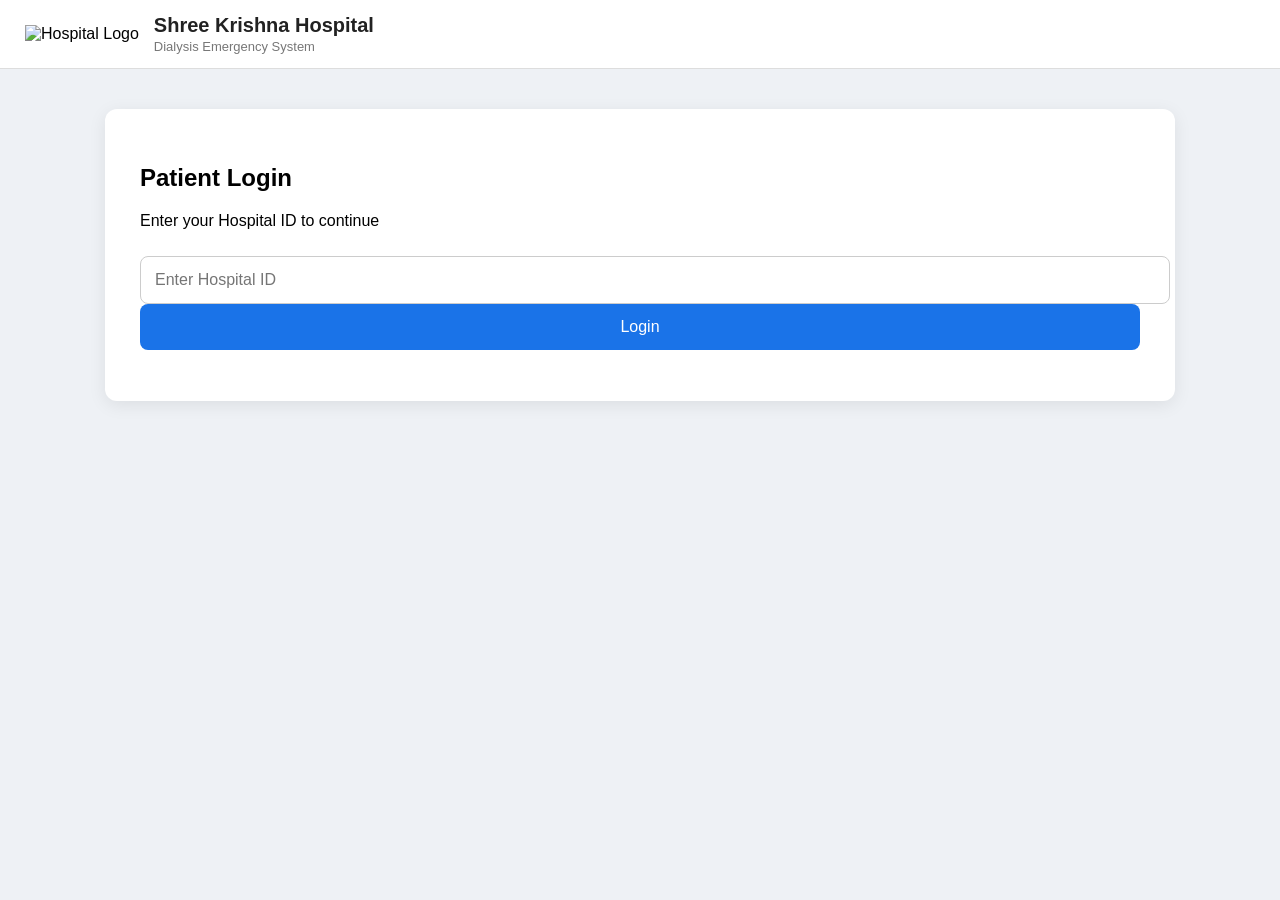
==== index.html @ 7035b76c "Add files via upload" ====
<!DOCTYPE html>
<html>

<head>
<meta charset="UTF-8">
<title>Dialysis Emergency Login</title>
<link rel="stylesheet" href="style.css">
</head>

<body>

<!-- HOSPITAL HEADER -->

<div class="top-header">

<div class="logo-area">
<img src="images/logo.png" alt="Hospital Logo">
</div>

<div class="title-area">
<h1>Shree Krishna Hospital</h1>
<p>Dialysis Emergency System</p>
</div>

</div>


<!-- LOGIN CONTAINER -->

<div class="container">

<h2>Patient Login</h2>

<p>Enter your Hospital ID to continue</p>

<input 
id="hospitalId" 
placeholder="Enter Hospital ID"
>

<button onclick="login()">
Login
</button>

<p id="message"></p>

</div>


<script src="script.js"></script>

</body>

</html>
---- style.css ----
body{
font-family: Arial, sans-serif;
background:#eef1f5;
margin:0;
padding:0;
}


/* =========================
   HEADER
========================= */

.top-header{
display:flex;
align-items:center;
gap:15px;
background:white;
padding:14px 25px;
border-bottom:1px solid #ddd;
}

.logo-area img{
height:45px;
}

.title-area h1{
margin:0;
font-size:20px;
color:#222;
}

.title-area p{
margin:2px 0 0 0;
font-size:13px;
color:#777;
}


/* =========================
   MAIN CONTAINER
========================= */

.container{
width:92%;
max-width:1000px;
margin:40px auto;
background:white;
padding:35px;
border-radius:12px;
box-shadow:0 4px 18px rgba(0,0,0,0.08);
}


/* =========================
   LOGOUT BUTTON
========================= */

.top-actions{
margin-bottom:15px;
}

.top-actions button{
background:#1a73e8;
}


/* =========================
   HOSPITAL HEADER
========================= */

.hospital-header{
text-align:center;
margin-bottom:35px;
}

.hospital-header h2{
font-size:26px;
margin-bottom:5px;
}

.department{
color:#777;
font-size:15px;
}


/* =========================
   DOCTOR SECTION
========================= */

.doctor-section{
margin-bottom:45px;
}

.doctor-section h2{
margin-bottom:20px;
font-size:22px;
}


/* GRID */

.doctor-grid{
display:grid;
grid-template-columns:1fr 1fr;
gap:20px;
}


/* DOCTOR CARD */

.doctor-card{
background:#fdf5f5;
border-left:6px solid #e05252;
padding:20px;
border-radius:10px;
box-shadow:0 2px 8px rgba(0,0,0,0.08);
}

.doctor-card h3{
margin-top:0;
color:#c43c3c;
margin-bottom:10px;
}

.doctor-card p{
margin:6px 0;
font-size:14px;
}


/* DOCTOR CALL BUTTON */

.doctor-card .call-btn{
margin-top:15px;
}


/* =========================
   SEARCH SECTION
========================= */

.search-section{
margin-top:25px;
margin-bottom:20px;
text-align:center;
}

.search-section h2{
margin-bottom:15px;
}


/* SEARCH INPUT */

input{
width:100%;
padding:14px;
font-size:16px;
border-radius:8px;
border:1px solid #ccc;
margin-top:10px;
}


/* BUTTON */

button{
width:100%;
padding:14px;
font-size:16px;
background:#1a73e8;
color:white;
border:none;
border-radius:8px;
cursor:pointer;
}

button:hover{
background:#0f5ed7;
}


/* =========================
   PATIENT RESULT CARD
========================= */

.card{
margin-top:25px;
padding:25px;
background:white;
border-radius:12px;
box-shadow:0 3px 14px rgba(0,0,0,0.08);
}

.card h3{
margin-top:0;
margin-bottom:10px;
font-size:20px;
color:#444;
}


/* CONTACT BLOCK */

.contact-block{
margin-top:18px;
padding:18px;
background:#f7f7f7;
border-radius:10px;
border-left:5px solid #e05252;
}

.contact-block p{
margin:6px 0;
}


/* =========================
   CALL BUTTONS
========================= */

.call-btn{
display:block;
margin-top:12px;
padding:15px;
font-size:16px;
font-weight:bold;
background:#d9534f;
color:white;
text-decoration:none;
border-radius:8px;
text-align:center;
}

.call-btn:hover{
background:#c43c3c;
}

.call-btn.second{
background:#ff6a3d;
}


/* =========================
   REGISTER BUTTON
========================= */

.register-btn{
display:inline-block;
margin-top:15px;
padding:12px 18px;
background:#28a745;
color:white;
text-decoration:none;
border-radius:6px;
font-weight:bold;
}


/* =========================
   MESSAGE TEXT
========================= */

#message{
margin-top:15px;
color:#d9534f;
font-weight:bold;
text-align:center;
}


/* =========================
   MOBILE
========================= */

@media(max-width:768px){

.container{
padding:25px;
}

.doctor-grid{
grid-template-columns:1fr;
}

}

mark{
background:#ffe066;
padding:2px 4px;
border-radius:4px;
}
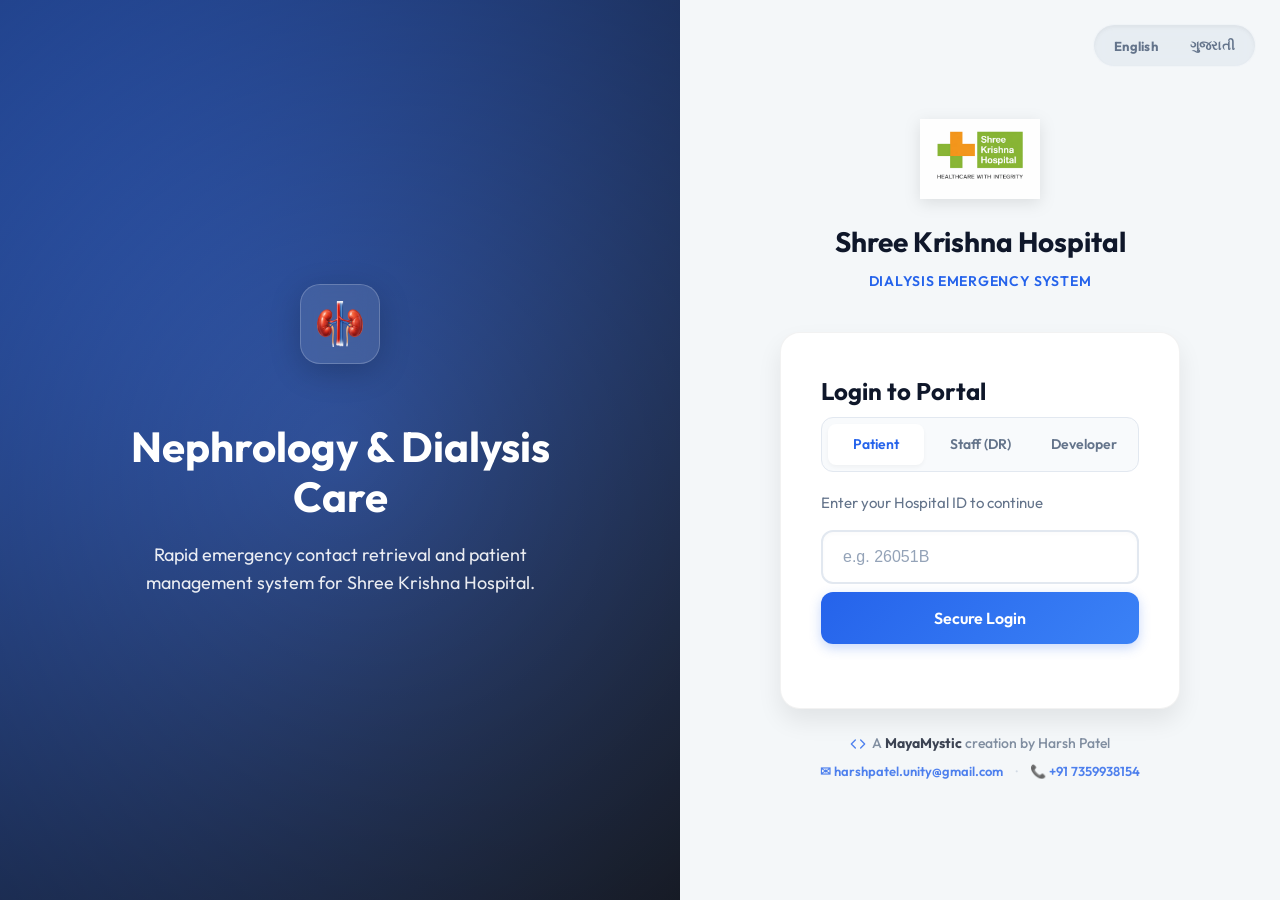
==== commit 8709a915: "New Update version" ====
--- a/index.html
+++ b/index.html
@@ -3,50 +3,87 @@
 
 <head>
 <meta charset="UTF-8">
-<title>Dialysis Emergency Login</title>
+<title data-i18n="title_login">Dialysis Emergency Login</title>
 <link rel="stylesheet" href="style.css">
 </head>
 
-<body>
+<div class="login-page-wrapper">
 
-<!-- HOSPITAL HEADER -->
-
-<div class="top-header">
-
-<div class="logo-area">
-<img src="images/logo.png" alt="Hospital Logo">
+<!-- LANGUAGE SWITCHER -->
+<div class="lang-switcher">
+  <button onclick="setLanguage('en')" class="lang-btn" id="btn-en">English</button>
+  <button onclick="setLanguage('gu')" class="lang-btn" id="btn-gu">ગુજરાતી</button>
 </div>
 
-<div class="title-area">
-<h1>Shree Krishna Hospital</h1>
-<p>Dialysis Emergency System</p>
+<!-- LEFT SIDE: THEME BANNER -->
+<div class="login-banner">
+  <div class="banner-content">
+    <img src="images/kidney.png" alt="Kidney Icon" class="banner-icon">
+    <h1 data-i18n="banner_h1">Nephrology & Dialysis Care</h1>
+    <p data-i18n="banner_p">Rapid emergency contact retrieval and patient management system for Shree Krishna Hospital.</p>
+  </div>
+</div>
+
+<!-- RIGHT SIDE: LOGIN PANEL -->
+<div class="login-panel">
+  <div class="login-header">
+    <img src="images/logo.png" alt="Hospital Logo" class="hospital-logo">
+    <h2 data-i18n="login_h2">Shree Krishna Hospital</h2>
+    <p data-i18n="login_p">Dialysis Emergency System</p>
+  </div>
+
+  <div class="login-box">
+    <h3 data-i18n="login_box_h3">Login to Portal</h3>
+    
+    <div class="role-selector">
+      <label class="role-option">
+        <input type="radio" name="loginRole" value="patient" checked onchange="updateLoginUI()">
+        <span data-i18n="role_patient">Patient</span>
+      </label>
+      <label class="role-option">
+        <input type="radio" name="loginRole" value="staff" onchange="updateLoginUI()">
+        <span data-i18n="role_staff">Staff (DR)</span>
+      </label>
+      <label class="role-option">
+        <input type="radio" name="loginRole" value="developer" onchange="updateLoginUI()">
+        <span data-i18n="role_developer">Developer</span>
+      </label>
+    </div>
+
+    <p id="loginPrompt" style="margin-bottom: 16px;" data-i18n="prompt_patient">Enter your Hospital ID to continue</p>
+
+    <input 
+      id="hospitalId" 
+      placeholder="e.g. 26051B"
+    >
+
+    <button onclick="login()" class="primary-btn" data-i18n="btn_login">
+      Secure Login
+    </button>
+
+    <p id="message"></p>
+  </div>
+
+  <div class="developer-signature">
+    <div class="dev-brand">
+      <svg width="16" height="16" viewBox="0 0 24 24" fill="none" stroke="currentColor" stroke-width="2" stroke-linecap="round" stroke-linejoin="round">
+        <polyline points="16 18 22 12 16 6"></polyline>
+        <polyline points="8 6 2 12 8 18"></polyline>
+      </svg>
+      <span data-i18n="dev_sig">A <strong>MayaMystic</strong> creation by Harsh Patel</span>
+    </div>
+    <div class="dev-contact">
+      <a href="mailto:harshpatel.unity@gmail.com" title="Email Developer">✉ harshpatel.unity@gmail.com</a>
+      <span class="dot">•</span>
+      <a href="tel:+917359938154" title="Call Developer">📞 +91 7359938154</a>
+    </div>
+  </div>
+
 </div>
 
 </div>
 
-
-<!-- LOGIN CONTAINER -->
-
-<div class="container">
-
-<h2>Patient Login</h2>
-
-<p>Enter your Hospital ID to continue</p>
-
-<input 
-id="hospitalId" 
-placeholder="Enter Hospital ID"
->
-
-<button onclick="login()">
-Login
-</button>
-
-<p id="message"></p>
-
-</div>
-
-
+<script src="lang.js"></script>
 <script src="script.js"></script>
 
 </body>
--- a/style.css
+++ b/style.css
@@ -1,293 +1,959 @@
-body{
-font-family: Arial, sans-serif;
-background:#eef1f5;
-margin:0;
-padding:0;
-}
-
-
-/* =========================
-   HEADER
-========================= */
-
-.top-header{
-display:flex;
-align-items:center;
-gap:15px;
-background:white;
-padding:14px 25px;
-border-bottom:1px solid #ddd;
-}
-
-.logo-area img{
-height:45px;
-}
-
-.title-area h1{
-margin:0;
-font-size:20px;
-color:#222;
-}
-
-.title-area p{
-margin:2px 0 0 0;
-font-size:13px;
-color:#777;
-}
-
-
-/* =========================
-   MAIN CONTAINER
-========================= */
-
-.container{
-width:92%;
-max-width:1000px;
-margin:40px auto;
-background:white;
-padding:35px;
-border-radius:12px;
-box-shadow:0 4px 18px rgba(0,0,0,0.08);
-}
-
-
-/* =========================
-   LOGOUT BUTTON
-========================= */
-
-.top-actions{
-margin-bottom:15px;
-}
-
-.top-actions button{
-background:#1a73e8;
-}
-
-
-/* =========================
-   HOSPITAL HEADER
-========================= */
-
-.hospital-header{
-text-align:center;
-margin-bottom:35px;
-}
-
-.hospital-header h2{
-font-size:26px;
-margin-bottom:5px;
-}
-
-.department{
-color:#777;
-font-size:15px;
-}
-
-
-/* =========================
-   DOCTOR SECTION
-========================= */
-
-.doctor-section{
-margin-bottom:45px;
-}
-
-.doctor-section h2{
-margin-bottom:20px;
-font-size:22px;
-}
-
-
-/* GRID */
-
-.doctor-grid{
-display:grid;
-grid-template-columns:1fr 1fr;
-gap:20px;
-}
-
-
-/* DOCTOR CARD */
-
-.doctor-card{
-background:#fdf5f5;
-border-left:6px solid #e05252;
-padding:20px;
-border-radius:10px;
-box-shadow:0 2px 8px rgba(0,0,0,0.08);
-}
-
-.doctor-card h3{
-margin-top:0;
-color:#c43c3c;
-margin-bottom:10px;
-}
-
-.doctor-card p{
-margin:6px 0;
-font-size:14px;
-}
-
-
-/* DOCTOR CALL BUTTON */
-
-.doctor-card .call-btn{
-margin-top:15px;
-}
-
-
-/* =========================
-   SEARCH SECTION
-========================= */
-
-.search-section{
-margin-top:25px;
-margin-bottom:20px;
-text-align:center;
-}
-
-.search-section h2{
-margin-bottom:15px;
-}
-
-
-/* SEARCH INPUT */
-
-input{
-width:100%;
-padding:14px;
-font-size:16px;
-border-radius:8px;
-border:1px solid #ccc;
-margin-top:10px;
-}
-
-
-/* BUTTON */
-
-button{
-width:100%;
-padding:14px;
-font-size:16px;
-background:#1a73e8;
-color:white;
-border:none;
-border-radius:8px;
-cursor:pointer;
-}
-
-button:hover{
-background:#0f5ed7;
-}
-
-
-/* =========================
-   PATIENT RESULT CARD
-========================= */
-
-.card{
-margin-top:25px;
-padding:25px;
-background:white;
-border-radius:12px;
-box-shadow:0 3px 14px rgba(0,0,0,0.08);
-}
-
-.card h3{
-margin-top:0;
-margin-bottom:10px;
-font-size:20px;
-color:#444;
-}
-
-
-/* CONTACT BLOCK */
-
-.contact-block{
-margin-top:18px;
-padding:18px;
-background:#f7f7f7;
-border-radius:10px;
-border-left:5px solid #e05252;
-}
-
-.contact-block p{
-margin:6px 0;
-}
-
-
-/* =========================
-   CALL BUTTONS
-========================= */
-
-.call-btn{
-display:block;
-margin-top:12px;
-padding:15px;
-font-size:16px;
-font-weight:bold;
-background:#d9534f;
-color:white;
-text-decoration:none;
-border-radius:8px;
-text-align:center;
-}
-
-.call-btn:hover{
-background:#c43c3c;
-}
-
-.call-btn.second{
-background:#ff6a3d;
-}
-
-
-/* =========================
-   REGISTER BUTTON
-========================= */
-
-.register-btn{
-display:inline-block;
-margin-top:15px;
-padding:12px 18px;
-background:#28a745;
-color:white;
-text-decoration:none;
-border-radius:6px;
-font-weight:bold;
-}
-
-
-/* =========================
-   MESSAGE TEXT
-========================= */
-
-#message{
-margin-top:15px;
-color:#d9534f;
-font-weight:bold;
-text-align:center;
-}
-
-
-/* =========================
-   MOBILE
-========================= */
-
-@media(max-width:768px){
-
-.container{
-padding:25px;
-}
-
-.doctor-grid{
-grid-template-columns:1fr;
-}
-
-}
-
-mark{
-background:#ffe066;
-padding:2px 4px;
-border-radius:4px;
+@import url('https://fonts.googleapis.com/css2?family=Outfit:wght@300;400;500;600;700&display=swap');
+
+:root {
+  --primary: #2563eb;
+  --primary-hover: #1d4ed8;
+  --secondary: #64748b;
+  --bg-color: #f4f7f9;
+  --text-main: #0f172a;
+  --text-muted: #64748b;
+  --card-bg: #ffffff;
+  --danger: #ef4444;
+  --danger-hover: #dc2626;
+  --success: #10b981;
+  --success-hover: #059669;
+  --warning: #f59e0b;
+  --call-1: #ef4444;
+  --call-1-hover: #dc2626;
+  --call-2: #f97316;
+  --call-2-hover: #ea580c;
+  --radius-sm: 8px;
+  --radius-md: 12px;
+  --radius-lg: 20px;
+  --shadow-sm: 0 2px 4px rgba(0,0,0,0.04);
+  --shadow-md: 0 4px 12px rgba(0,0,0,0.06);
+  --shadow-lg: 0 12px 24px rgba(0,0,0,0.08);
+  --shadow-hover: 0 20px 30px rgba(0,0,0,0.12);
+  --transition: all 0.3s cubic-bezier(0.4, 0, 0.2, 1);
+}
+
+* {
+  box-sizing: border-box;
+}
+
+body {
+  font-family: 'Outfit', sans-serif;
+  background-color: var(--bg-color);
+  background-image: 
+    radial-gradient(at 0% 0%, rgba(37, 99, 235, 0.05) 0, transparent 40%), 
+    radial-gradient(at 100% 0%, rgba(239, 68, 68, 0.05) 0, transparent 40%);
+  background-attachment: fixed;
+  color: var(--text-main);
+  margin: 0;
+  padding: 0;
+  min-height: 100vh;
+  line-height: 1.5;
+}
+
+/* =========================
+HEADER
+========================= */
+.top-header {
+  display: flex;
+  align-items: center;
+  gap: 16px;
+  background: rgba(255, 255, 255, 0.85);
+  backdrop-filter: blur(12px);
+  -webkit-backdrop-filter: blur(12px);
+  padding: 16px 32px;
+  border-bottom: 1px solid rgba(0, 0, 0, 0.05);
+  position: sticky;
+  top: 0;
+  z-index: 1000;
+  box-shadow: var(--shadow-sm);
+}
+
+.logo-area img {
+  height: 48px;
+  filter: drop-shadow(0 2px 4px rgba(0,0,0,0.1));
+}
+
+.title-area h1 {
+  margin: 0;
+  font-size: 20px;
+  font-weight: 700;
+  color: var(--text-main);
+  letter-spacing: -0.02em;
+}
+
+.title-area p {
+  margin: 2px 0 0 0;
+  font-size: 13px;
+  color: var(--text-muted);
+  font-weight: 500;
+}
+
+/* =========================
+MAIN CONTAINER
+========================= */
+.lang-switcher {
+  display: inline-flex;
+  background: rgba(226, 232, 240, 0.7);
+  backdrop-filter: blur(8px);
+  -webkit-backdrop-filter: blur(8px);
+  padding: 4px;
+  border-radius: 50px;
+  position: absolute;
+  top: 24px;
+  right: 24px;
+  z-index: 1000;
+  box-shadow: inset 0 2px 4px rgba(0,0,0,0.05);
+  border: 1px solid rgba(255, 255, 255, 0.4);
+}
+
+.top-header .lang-switcher {
+  position: static;
+  margin-left: auto;
+}
+
+.lang-btn {
+  background: transparent;
+  color: var(--secondary);
+  border: none;
+  padding: 8px 16px;
+  font-size: 13px;
+  border-radius: 50px;
+  cursor: pointer;
+  width: auto;
+  margin: 0;
+  font-weight: 700;
+  transition: all 0.3s ease;
+  box-shadow: none;
+  letter-spacing: 0.02em;
+}
+
+.lang-btn:hover {
+  color: var(--text-main);
+}
+
+.lang-btn.active {
+  background: white;
+  color: var(--primary);
+  box-shadow: 0 2px 8px rgba(0,0,0,0.1);
+}
+
+.container {
+  width: 92%;
+  max-width: 1000px;
+  margin: 40px auto;
+  background: var(--card-bg);
+  padding: 40px;
+  border-radius: var(--radius-lg);
+  box-shadow: var(--shadow-lg);
+}
+
+/* =========================
+SECTION SPACING
+========================= */
+.doctor-section,
+.search-section,
+.qr-section {
+  margin-top: 50px;
+}
+
+/* =========================
+LOGOUT / TOP BUTTONS
+========================= */
+.top-actions {
+  margin-bottom: 30px;
+  display: flex;
+  flex-wrap: wrap;
+  align-items: center;
+  gap: 12px;
+}
+
+.top-actions button {
+  background: var(--secondary);
+  color: white;
+  width: auto;
+  padding: 10px 20px;
+  border-radius: var(--radius-sm);
+  box-shadow: none;
+}
+.top-actions button:hover {
+  background: #475569;
+  transform: translateY(-2px);
+  box-shadow: 0 4px 12px rgba(0,0,0,0.1);
+}
+
+/* =========================
+HOSPITAL HEADER
+========================= */
+.hospital-header {
+  text-align: center;
+  margin-bottom: 35px;
+}
+
+.hospital-header h2 {
+  font-size: 32px;
+  font-weight: 700;
+  margin-bottom: 8px;
+  color: var(--text-main);
+  letter-spacing: -0.03em;
+}
+
+.department {
+  color: var(--primary);
+  font-size: 16px;
+  font-weight: 600;
+  text-transform: uppercase;
+  letter-spacing: 0.05em;
+  margin: 0;
+}
+
+/* =========================
+DOCTOR SECTION
+========================= */
+.doctor-section h2 {
+  margin-bottom: 24px;
+  font-size: 24px;
+  font-weight: 700;
+}
+
+.doctor-grid {
+  display: grid;
+  grid-template-columns: 1fr 1fr;
+  gap: 24px;
+}
+
+/* =========================
+DOCTOR CARD
+========================= */
+.doctor-card {
+  background: #ffffff;
+  border: 1px solid #e2e8f0;
+  border-left: 6px solid var(--danger);
+  padding: 24px;
+  border-radius: var(--radius-md);
+  box-shadow: var(--shadow-md);
+  transition: var(--transition);
+  position: relative;
+  overflow: hidden;
+}
+
+.doctor-card::before {
+  content: "";
+  position: absolute;
+  top: 0; left: 0; right: 0; bottom: 0;
+  background: linear-gradient(135deg, rgba(239,68,68,0.03) 0%, transparent 100%);
+  pointer-events: none;
+}
+
+.doctor-card:hover {
+  transform: translateY(-4px);
+  box-shadow: var(--shadow-hover);
+}
+
+.doctor-card h3 {
+  margin-top: 0;
+  color: var(--text-main);
+  font-size: 20px;
+  margin-bottom: 8px;
+  font-weight: 700;
+}
+
+.doctor-card p {
+  margin: 6px 0;
+  font-size: 14px;
+  color: var(--text-muted);
+}
+
+.doctor-card .call-btn {
+  margin-top: 20px;
+}
+
+/* =========================
+SEARCH SECTION
+========================= */
+.search-section {
+  text-align: center;
+  background: #f8fafc;
+  padding: 30px;
+  border-radius: var(--radius-md);
+  border: 1px solid #e2e8f0;
+}
+
+.search-section h2 {
+  margin-top: 0;
+  margin-bottom: 20px;
+  font-size: 24px;
+}
+
+/* =========================
+INPUT
+========================= */
+input {
+  width: 100%;
+  padding: 16px 20px;
+  font-size: 16px;
+  border-radius: var(--radius-md);
+  border: 2px solid #e2e8f0;
+  background: #ffffff;
+  outline: none;
+  transition: var(--transition);
+  color: var(--text-main);
+  box-shadow: inset 0 2px 4px rgba(0,0,0,0.02);
+}
+
+input:focus {
+  border-color: var(--primary);
+  box-shadow: 0 0 0 4px rgba(37, 99, 235, 0.15);
+}
+
+input::placeholder {
+  color: #94a3b8;
+}
+
+/* =========================
+BUTTON
+========================= */
+button {
+  width: 100%;
+  padding: 16px;
+  font-size: 16px;
+  background: linear-gradient(135deg, var(--primary), #3b82f6);
+  color: white;
+  border: none;
+  border-radius: var(--radius-md);
+  cursor: pointer;
+  margin-top: 8px;
+  font-family: inherit;
+  font-weight: 600;
+  transition: var(--transition);
+  box-shadow: 0 4px 12px rgba(37, 99, 235, 0.25);
+}
+
+button:hover {
+  transform: translateY(-2px);
+  box-shadow: 0 8px 16px rgba(37, 99, 235, 0.35);
+}
+
+button:active {
+  transform: translateY(0);
+}
+
+/* =========================
+PATIENT CARD
+========================= */
+.card {
+  margin-top: 30px;
+  padding: 30px;
+  background: white;
+  border-radius: var(--radius-lg);
+  box-shadow: var(--shadow-md);
+  border: 1px solid #e2e8f0;
+  transition: var(--transition);
+}
+
+.card:hover {
+  box-shadow: var(--shadow-hover);
+}
+
+.card h3 {
+  margin-top: 0;
+  margin-bottom: 8px;
+  font-size: 24px;
+  color: var(--text-main);
+  font-weight: 700;
+}
+
+.card p {
+  color: var(--text-muted);
+  font-size: 15px;
+}
+
+/* =========================
+CONTACT BLOCK
+========================= */
+.contact-block {
+  margin-top: 20px;
+  padding: 20px;
+  background: #f8fafc;
+  border-radius: var(--radius-md);
+  border-left: 5px solid var(--call-1);
+}
+
+.contact-block:nth-of-type(2) {
+  border-left-color: var(--call-2);
+}
+
+.contact-block p {
+  margin: 6px 0;
+  color: var(--text-main);
+}
+.contact-block p b {
+  color: var(--text-muted);
+  font-size: 13px;
+  text-transform: uppercase;
+  letter-spacing: 0.05em;
+}
+
+/* =========================
+CALL BUTTONS
+========================= */
+.call-btn {
+  display: flex;
+  align-items: center;
+  justify-content: center;
+  gap: 8px;
+  margin-top: 16px;
+  padding: 16px;
+  font-size: 16px;
+  font-weight: 600;
+  background: linear-gradient(135deg, var(--call-1), #f43f5e);
+  color: white;
+  text-decoration: none;
+  border-radius: var(--radius-sm);
+  text-align: center;
+  transition: var(--transition);
+  box-shadow: 0 4px 12px rgba(239, 68, 68, 0.25);
+}
+
+.call-btn:hover {
+  transform: translateY(-2px);
+  box-shadow: 0 8px 16px rgba(239, 68, 68, 0.35);
+}
+
+.call-btn.second {
+  background: linear-gradient(135deg, var(--call-2), #fb923c);
+  box-shadow: 0 4px 12px rgba(249, 115, 22, 0.25);
+}
+.call-btn.second:hover {
+  transform: translateY(-2px);
+  box-shadow: 0 8px 16px rgba(249, 115, 22, 0.35);
+}
+
+/* =========================
+REGISTER BUTTON
+========================= */
+.register-btn {
+  display: inline-flex;
+  align-items: center;
+  justify-content: center;
+  margin-top: 10px;
+  padding: 12px 20px;
+  background: linear-gradient(135deg, var(--success), #34d399);
+  color: white;
+  text-decoration: none;
+  border-radius: var(--radius-sm);
+  font-weight: 600;
+  margin-right: 10px;
+  transition: var(--transition);
+  box-shadow: 0 4px 12px rgba(16, 185, 129, 0.25);
+}
+.register-btn:hover {
+  transform: translateY(-2px);
+  box-shadow: 0 8px 16px rgba(16, 185, 129, 0.35);
+}
+
+/* =========================
+MESSAGE TEXT
+========================= */
+#message {
+  margin-top: 20px;
+  color: var(--danger);
+  font-weight: 600;
+  text-align: center;
+}
+
+/* =========================
+QR SECTION & CARD
+========================= */
+.qr-section {
+  text-align: center;
+  padding-top: 40px;
+  border-top: 1px solid #e2e8f0;
+}
+
+.qr-card {
+  margin-top: 24px;
+  padding: 24px;
+  background: #ffffff;
+  border-radius: var(--radius-md);
+  border: 1px solid #e2e8f0;
+  box-shadow: var(--shadow-md);
+  display: inline-block;
+  text-align: center;
+  width: 260px;
+  transition: var(--transition);
+}
+
+.qr-card:hover {
+  box-shadow: var(--shadow-hover);
+  transform: translateY(-2px);
+}
+
+.qr-card h3 {
+  margin-top: 0;
+  color: var(--text-main);
+  font-size: 18px;
+  font-weight: 700;
+  margin-bottom: 4px;
+}
+
+.qr-wrapper {
+  position: relative;
+  display: inline-block;
+  margin-top: 16px;
+  padding: 8px;
+  background: white;
+  border-radius: var(--radius-sm);
+  box-shadow: 0 2px 8px rgba(0,0,0,0.06);
+}
+
+.qr-image {
+  width: 200px;
+  height: 200px;
+  display: block;
+}
+
+.qr-center-icon {
+  position: absolute;
+  top: 50%;
+  left: 50%;
+  transform: translate(-50%, -50%);
+  width: 44px;
+  height: 44px;
+  background: white;
+  padding: 6px;
+  border-radius: 10px;
+  box-shadow: 0 2px 6px rgba(0,0,0,0.15);
+}
+
+.qr-id {
+  font-weight: 700;
+  margin-top: 16px;
+  color: var(--text-main);
+  font-size: 16px;
+}
+
+.qr-instruction {
+  font-size: 13px;
+  color: var(--text-muted);
+  margin-top: 4px;
+}
+
+.qr-download {
+  display: inline-block;
+  width: 100%;
+  margin-top: 16px;
+  padding: 12px 15px;
+  background: var(--bg-color);
+  color: var(--text-main);
+  border-radius: var(--radius-sm);
+  text-decoration: none;
+  font-weight: 600;
+  transition: var(--transition);
+  border: 1px solid #e2e8f0;
+}
+.qr-download:hover {
+  background: #e2e8f0;
+}
+
+.qr-grid {
+  display: grid;
+  grid-template-columns: repeat(auto-fill, minmax(260px, 1fr));
+  gap: 24px;
+  margin-top: 30px;
+}
+
+/* =========================
+HIGHLIGHT SEARCH
+========================= */
+mark {
+  background: rgba(245, 158, 11, 0.3);
+  color: #b45309;
+  padding: 2px 6px;
+  border-radius: 4px;
+  font-weight: 600;
+}
+
+/* =========================
+FLOAT BUTTON
+========================= */
+.qr-float-btn {
+  position: fixed;
+  right: 24px;
+  bottom: 24px;
+  background: linear-gradient(135deg, var(--primary), #3b82f6);
+  color: white;
+  padding: 16px 24px;
+  border-radius: 50px;
+  text-decoration: none;
+  font-weight: 600;
+  box-shadow: 0 8px 16px rgba(37, 99, 235, 0.3);
+  z-index: 999;
+  transition: var(--transition);
+}
+
+.qr-float-btn:hover {
+  transform: translateY(-4px) scale(1.02);
+  box-shadow: 0 12px 24px rgba(37, 99, 235, 0.4);
+}
+
+/* =========================
+MOBILE
+========================= */
+/* =========================
+LOGIN PAGE SPLIT LAYOUT
+========================= */
+.login-page-wrapper {
+  display: flex;
+  min-height: 100vh;
+  width: 100%;
+}
+
+.login-banner {
+  flex: 1;
+  background: linear-gradient(135deg, rgba(37, 99, 235, 0.9), rgba(15, 23, 42, 0.9)), 
+              url('https://images.unsplash.com/photo-1551076805-e18690c5e53b?q=80&w=2000&auto=format&fit=crop') center/cover;
+  display: flex;
+  align-items: center;
+  justify-content: center;
+  padding: 40px;
+  color: white;
+  position: relative;
+  overflow: hidden;
+}
+
+.login-banner::after {
+  content: '';
+  position: absolute;
+  top: 0; left: 0; right: 0; bottom: 0;
+  background: radial-gradient(circle at center, transparent 0%, rgba(0,0,0,0.4) 100%);
+}
+
+.banner-content {
+  position: relative;
+  z-index: 10;
+  max-width: 480px;
+  text-align: center;
+}
+
+.banner-icon {
+  width: 80px;
+  height: 80px;
+  background: rgba(255, 255, 255, 0.1);
+  padding: 16px;
+  border-radius: 20px;
+  backdrop-filter: blur(10px);
+  margin-bottom: 24px;
+  box-shadow: 0 8px 32px rgba(0,0,0,0.2);
+  border: 1px solid rgba(255,255,255,0.2);
+}
+
+.banner-content h1 {
+  font-size: 42px;
+  font-weight: 700;
+  margin-bottom: 16px;
+  line-height: 1.2;
+}
+
+.banner-content p {
+  font-size: 18px;
+  opacity: 0.9;
+  line-height: 1.6;
+}
+
+.login-panel {
+  flex: 1;
+  max-width: 600px;
+  background: var(--bg-color);
+  display: flex;
+  flex-direction: column;
+  align-items: center;
+  justify-content: center;
+  padding: 40px;
+}
+
+.login-header {
+  text-align: center;
+  margin-bottom: 40px;
+}
+
+.hospital-logo {
+  height: 80px;
+  margin-bottom: 16px;
+  filter: drop-shadow(0 4px 8px rgba(0,0,0,0.1));
+}
+
+.login-header h2 {
+  font-size: 28px;
+  color: var(--text-main);
+  margin: 0 0 8px 0;
+}
+
+.login-header p {
+  color: var(--primary);
+  font-weight: 600;
+  margin: 0;
+  text-transform: uppercase;
+  letter-spacing: 0.05em;
+  font-size: 14px;
+}
+
+.login-box {
+  background: white;
+  padding: 40px;
+  border-radius: var(--radius-lg);
+  box-shadow: var(--shadow-lg);
+  width: 100%;
+  max-width: 400px;
+  border: 1px solid rgba(0,0,0,0.05);
+}
+
+.login-box h3 {
+  margin: 0 0 8px 0;
+  font-size: 24px;
+  color: var(--text-main);
+}
+
+.login-box p {
+  color: var(--text-muted);
+  margin: 0 0 24px 0;
+  font-size: 15px;
+}
+
+/* =========================
+ROLE SELECTOR
+========================= */
+.role-selector {
+  display: flex;
+  gap: 8px;
+  background: #f8fafc;
+  padding: 6px;
+  border-radius: var(--radius-md);
+  margin-bottom: 20px;
+  border: 1px solid #e2e8f0;
+}
+
+.role-option {
+  flex: 1;
+  text-align: center;
+  position: relative;
+  cursor: pointer;
+}
+
+.role-option input {
+  position: absolute;
+  opacity: 0;
+  width: 0;
+  height: 0;
+  padding: 0;
+  margin: 0;
+  border: none;
+}
+
+.role-option span {
+  display: block;
+  padding: 10px 4px;
+  font-size: 14px;
+  font-weight: 600;
+  color: var(--text-muted);
+  border-radius: var(--radius-sm);
+  transition: var(--transition);
+  z-index: 1;
+  position: relative;
+}
+
+.role-option input:checked + span {
+  background: white;
+  color: var(--primary);
+  box-shadow: var(--shadow-sm);
+}
+
+/* =========================
+NEPHROLOGY SPECIFIC STYLES 
+========================= */
+
+.section-icon {
+  width: 56px;
+  height: 56px;
+  background: white;
+  padding: 12px;
+  border-radius: 16px;
+  box-shadow: var(--shadow-md);
+  margin-bottom: 16px;
+}
+
+.doctor-badge {
+  display: inline-block;
+  padding: 4px 12px;
+  background: rgba(37, 99, 235, 0.1);
+  color: var(--primary);
+  font-size: 12px;
+  font-weight: 700;
+  text-transform: uppercase;
+  letter-spacing: 0.05em;
+  border-radius: 50px;
+  margin-bottom: 12px;
+}
+
+.doctor-badge.secondary {
+  background: rgba(16, 185, 129, 0.1);
+  color: var(--success);
+}
+
+.doctor-details {
+  background: #f8fafc;
+  padding: 12px 16px;
+  border-radius: var(--radius-sm);
+  margin: 16px 0;
+}
+
+.doctor-details p {
+  margin: 4px 0;
+  font-size: 14px;
+  display: flex;
+  align-items: center;
+  gap: 8px;
+}
+
+/* =========================
+DEVELOPER SIGNATURE
+========================= */
+
+.developer-signature {
+  margin-top: 24px;
+  display: flex;
+  flex-direction: column;
+  align-items: center;
+  justify-content: center;
+  gap: 8px;
+  font-size: 14px;
+  color: var(--text-muted);
+  font-weight: 500;
+  opacity: 0.8;
+  transition: var(--transition);
+}
+
+.developer-signature:hover {
+  opacity: 1;
+}
+
+.dev-brand {
+  display: flex;
+  align-items: center;
+  gap: 6px;
+}
+
+.dev-brand svg {
+  color: var(--primary);
+}
+
+.dev-brand strong {
+  color: var(--text-main);
+  font-weight: 700;
+}
+
+.dev-contact {
+  display: flex;
+  align-items: center;
+  gap: 12px;
+  font-size: 13px;
+}
+
+.dev-contact a {
+  color: var(--primary);
+  text-decoration: none;
+  font-weight: 600;
+  transition: var(--transition);
+}
+
+.dev-contact a:hover {
+  color: var(--primary-hover);
+  text-decoration: underline;
+}
+
+.dev-contact .dot {
+  color: #cbd5e1;
+  font-size: 10px;
+}
+
+@media(max-width: 900px) {
+  .login-page-wrapper {
+    flex-direction: column;
+  }
+  .login-banner {
+    padding: 40px 20px;
+  }
+  .login-panel {
+    max-width: 100%;
+    padding: 40px 20px;
+  }
+}
+
+/* =========================
+PATIENT DETAILS PAGE
+========================= */
+
+.details-btn {
+  display: flex;
+  align-items: center;
+  justify-content: center;
+  gap: 8px;
+  width: 100%;
+  padding: 14px;
+  background: #f1f5f9;
+  color: var(--primary);
+  text-decoration: none;
+  border-radius: var(--radius-sm);
+  font-weight: 600;
+  transition: var(--transition);
+  border: 1px solid #e2e8f0;
+}
+
+.details-btn:hover {
+  background: #e2e8f0;
+  color: var(--primary-hover);
+}
+
+.details-grid {
+  display: grid;
+  grid-template-columns: repeat(auto-fit, minmax(200px, 1fr));
+  gap: 16px;
+  margin-top: 16px;
+}
+
+.detail-item {
+  background: #f8fafc;
+  padding: 16px;
+  border-radius: var(--radius-sm);
+  border-left: 4px solid var(--primary);
+}
+
+.detail-label {
+  display: block;
+  font-size: 13px;
+  color: var(--text-muted);
+  text-transform: uppercase;
+  letter-spacing: 0.05em;
+  margin-bottom: 4px;
+}
+
+.detail-value {
+  display: block;
+  font-size: 16px;
+  font-weight: 600;
+  color: var(--text-main);
+}
+
+.raw-data-box {
+  background: white;
+  padding: 20px;
+  border-radius: var(--radius-md);
+  border: 1px solid #e2e8f0;
+  box-shadow: inset 0 2px 4px rgba(0,0,0,0.02);
+  max-height: 400px;
+  overflow-y: auto;
+  font-size: 14px;
+}
+
+.raw-data-box p {
+  margin: 8px 0;
+  padding-bottom: 8px;
+  border-bottom: 1px dashed #e2e8f0;
+}
+.raw-data-box p:last-child {
+  border-bottom: none;
 }
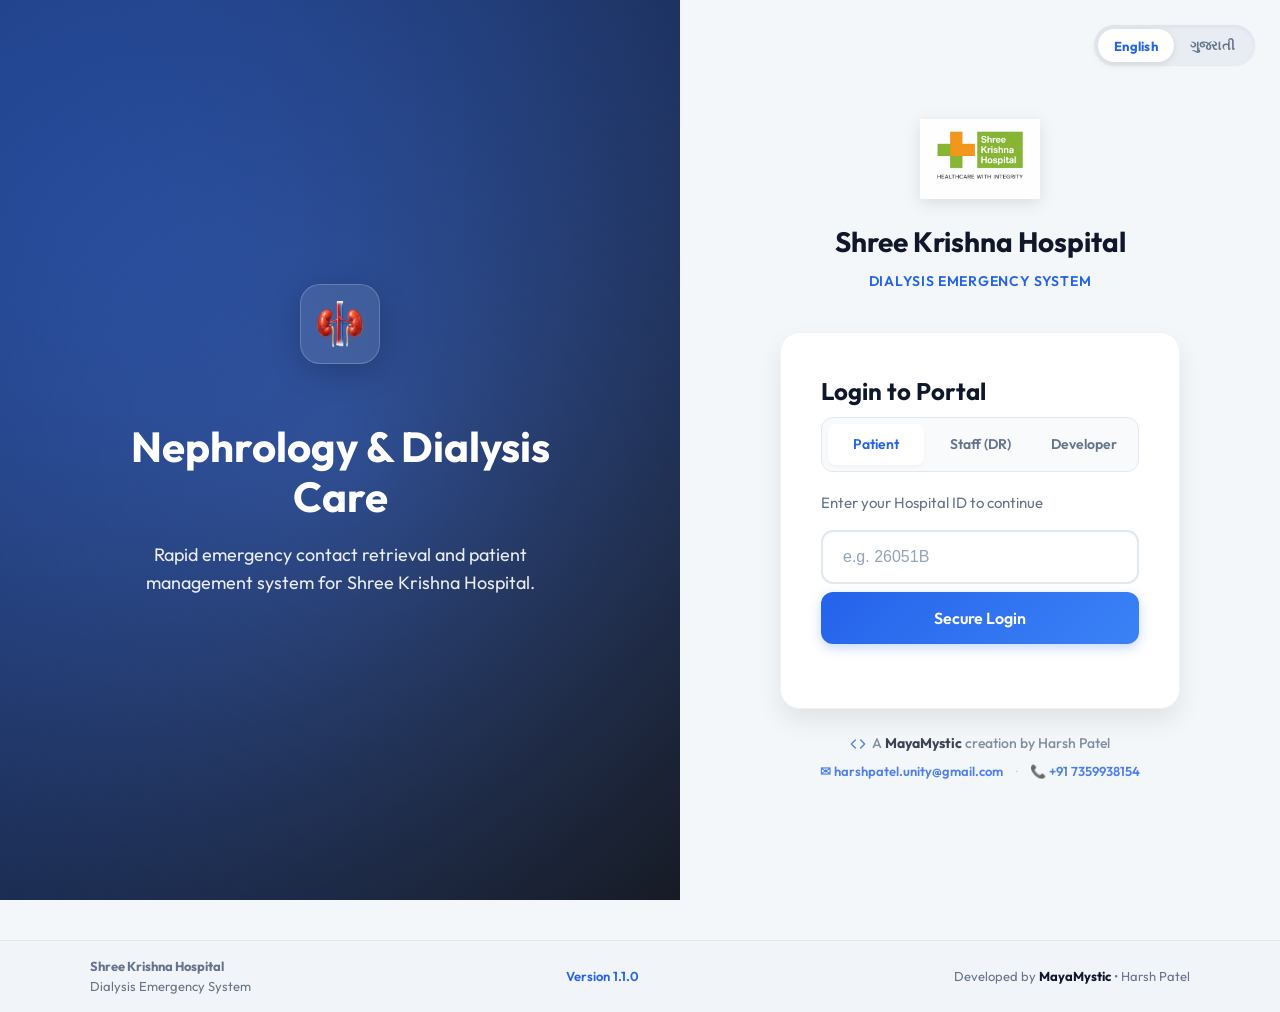
==== commit fd861849: "Version system added" ====
--- a/index.html
+++ b/index.html
@@ -86,6 +86,27 @@
 <script src="lang.js"></script>
 <script src="script.js"></script>
 
+<footer class="site-footer">
+
+  <div class="footer-content">
+
+    <div class="footer-left">
+      <strong>Shree Krishna Hospital</strong><br>
+      Dialysis Emergency System
+    </div>
+
+    <div class="footer-center">
+      <span id="appVersion">Version</span>
+    </div>
+
+    <div class="footer-right">
+      Developed by <strong>MayaMystic</strong> • Harsh Patel
+    </div>
+
+  </div>
+
+</footer>
+
 </body>
 
 </html>
--- a/style.css
+++ b/style.css
@@ -956,4 +956,36 @@
 }
 .raw-data-box p:last-child {
   border-bottom: none;
+}
+
+/* =========================
+FOOTER
+========================= */
+
+.site-footer{
+margin-top:40px;
+padding:16px 20px;
+background:#f1f5f9;
+border-top:1px solid #e2e8f0;
+font-size:13px;
+color:#64748b;
+}
+
+.footer-content{
+max-width:1100px;
+margin:auto;
+display:flex;
+justify-content:space-between;
+align-items:center;
+flex-wrap:wrap;
+gap:10px;
+}
+
+.footer-center{
+font-weight:600;
+color:#2563eb;
+}
+
+.footer-right strong{
+color:#0f172a;
 }
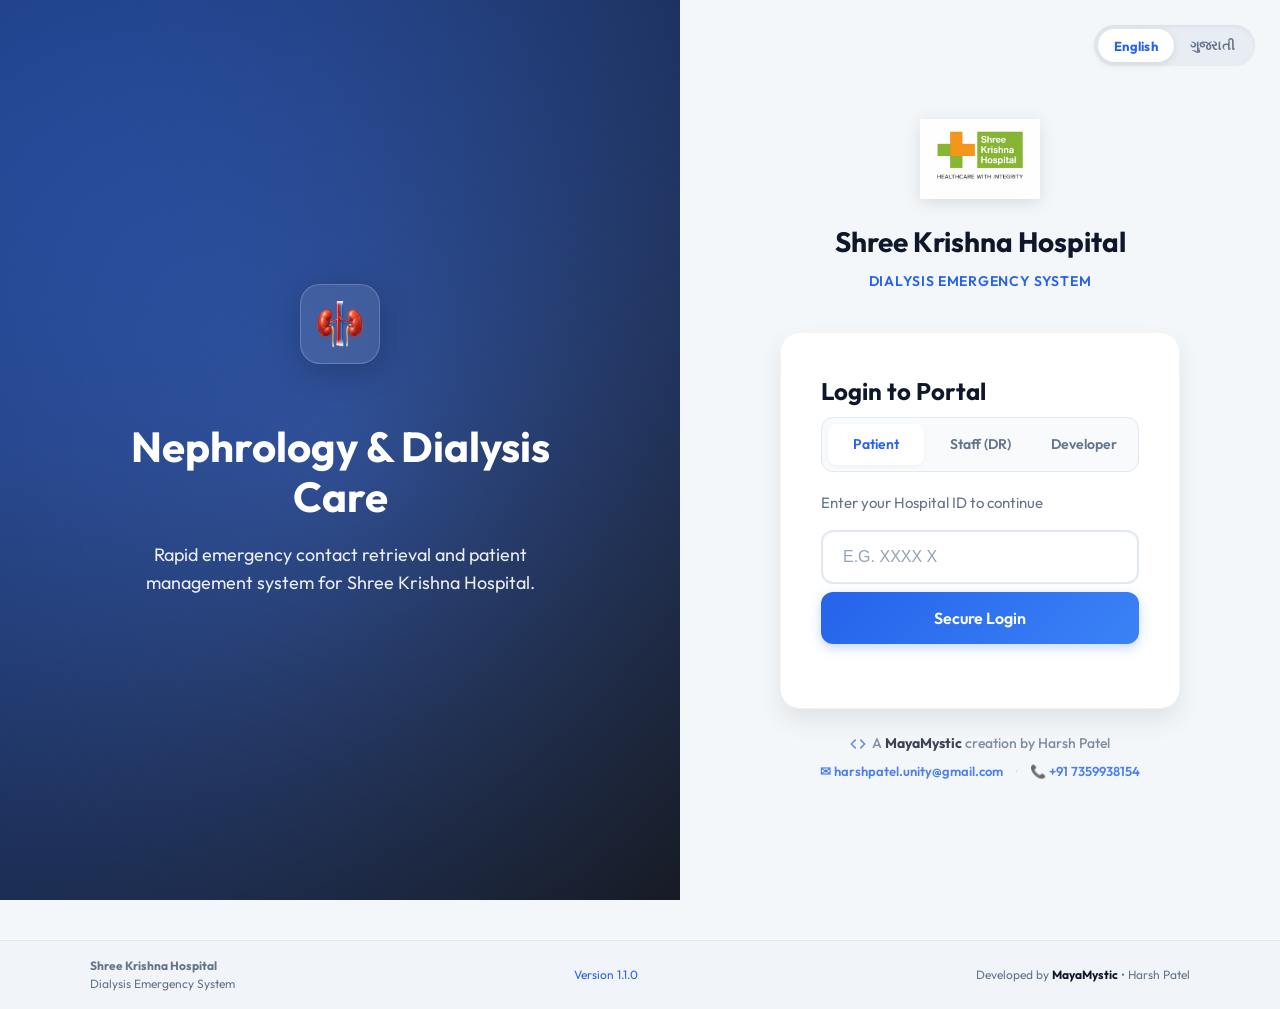
==== commit 2e8e089e: "Update Placeholder" ====
--- a/index.html
+++ b/index.html
@@ -53,9 +53,10 @@
     <p id="loginPrompt" style="margin-bottom: 16px;" data-i18n="prompt_patient">Enter your Hospital ID to continue</p>
 
     <input 
-      id="hospitalId" 
-      placeholder="e.g. 26051B"
-    >
+  id="hospitalId"
+  placeholder="Hospital ID (e.g. XXXX X)"
+  style="text-transform:uppercase"
+>
 
     <button onclick="login()" class="primary-btn" data-i18n="btn_login">
       Secure Login
--- a/style.css
+++ b/style.css
@@ -967,7 +967,7 @@
 padding:16px 20px;
 background:#f1f5f9;
 border-top:1px solid #e2e8f0;
-font-size:13px;
+font-size:12px;
 color:#64748b;
 }
 
@@ -982,7 +982,7 @@
 }
 
 .footer-center{
-font-weight:600;
+font-weight:400;
 color:#2563eb;
 }
 
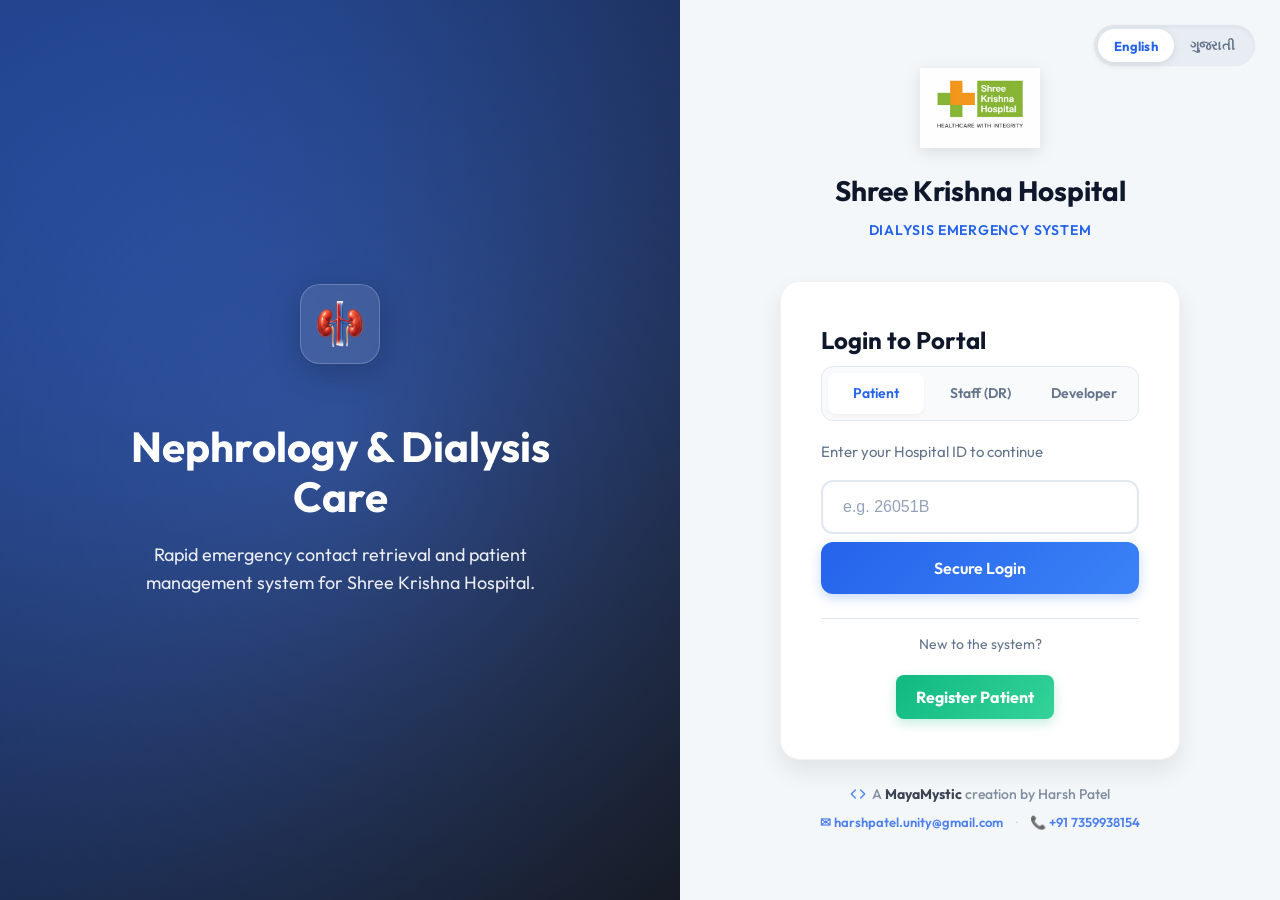
==== commit 4120b3fe: "NewVersion" ====
--- a/index.html
+++ b/index.html
@@ -53,16 +53,20 @@
     <p id="loginPrompt" style="margin-bottom: 16px;" data-i18n="prompt_patient">Enter your Hospital ID to continue</p>
 
     <input 
-  id="hospitalId"
-  placeholder="Hospital ID (e.g. XXXX X)"
-  style="text-transform:uppercase"
->
+      id="hospitalId" 
+      placeholder="e.g. 26051B"
+    >
 
     <button onclick="login()" class="primary-btn" data-i18n="btn_login">
       Secure Login
     </button>
 
     <p id="message"></p>
+
+    <div style="margin-top: 15px; text-align: center; border-top: 1px solid #e2e8f0; padding-top: 15px;">
+      <p style="font-size: 14px; color: var(--text-muted); margin-bottom: 10px;" data-i18n="new_here">New to the system?</p>
+      <a href="register-edit.html" class="register-btn" data-i18n="register_patient" style="display:inline-block; text-decoration:none; background-color:var(--primary); color:white; padding:10px 20px; border-radius:var(--radius-sm); font-weight:bold;">Register Patient</a>
+    </div>
   </div>
 
   <div class="developer-signature">
@@ -87,27 +91,6 @@
 <script src="lang.js"></script>
 <script src="script.js"></script>
 
-<footer class="site-footer">
-
-  <div class="footer-content">
-
-    <div class="footer-left">
-      <strong>Shree Krishna Hospital</strong><br>
-      Dialysis Emergency System
-    </div>
-
-    <div class="footer-center">
-      <span id="appVersion">Version</span>
-    </div>
-
-    <div class="footer-right">
-      Developed by <strong>MayaMystic</strong> • Harsh Patel
-    </div>
-
-  </div>
-
-</footer>
-
 </body>
 
 </html>
--- a/style.css
+++ b/style.css
@@ -956,36 +956,4 @@
 }
 .raw-data-box p:last-child {
   border-bottom: none;
-}
-
-/* =========================
-FOOTER
-========================= */
-
-.site-footer{
-margin-top:40px;
-padding:16px 20px;
-background:#f1f5f9;
-border-top:1px solid #e2e8f0;
-font-size:12px;
-color:#64748b;
-}
-
-.footer-content{
-max-width:1100px;
-margin:auto;
-display:flex;
-justify-content:space-between;
-align-items:center;
-flex-wrap:wrap;
-gap:10px;
-}
-
-.footer-center{
-font-weight:400;
-color:#2563eb;
-}
-
-.footer-right strong{
-color:#0f172a;
 }
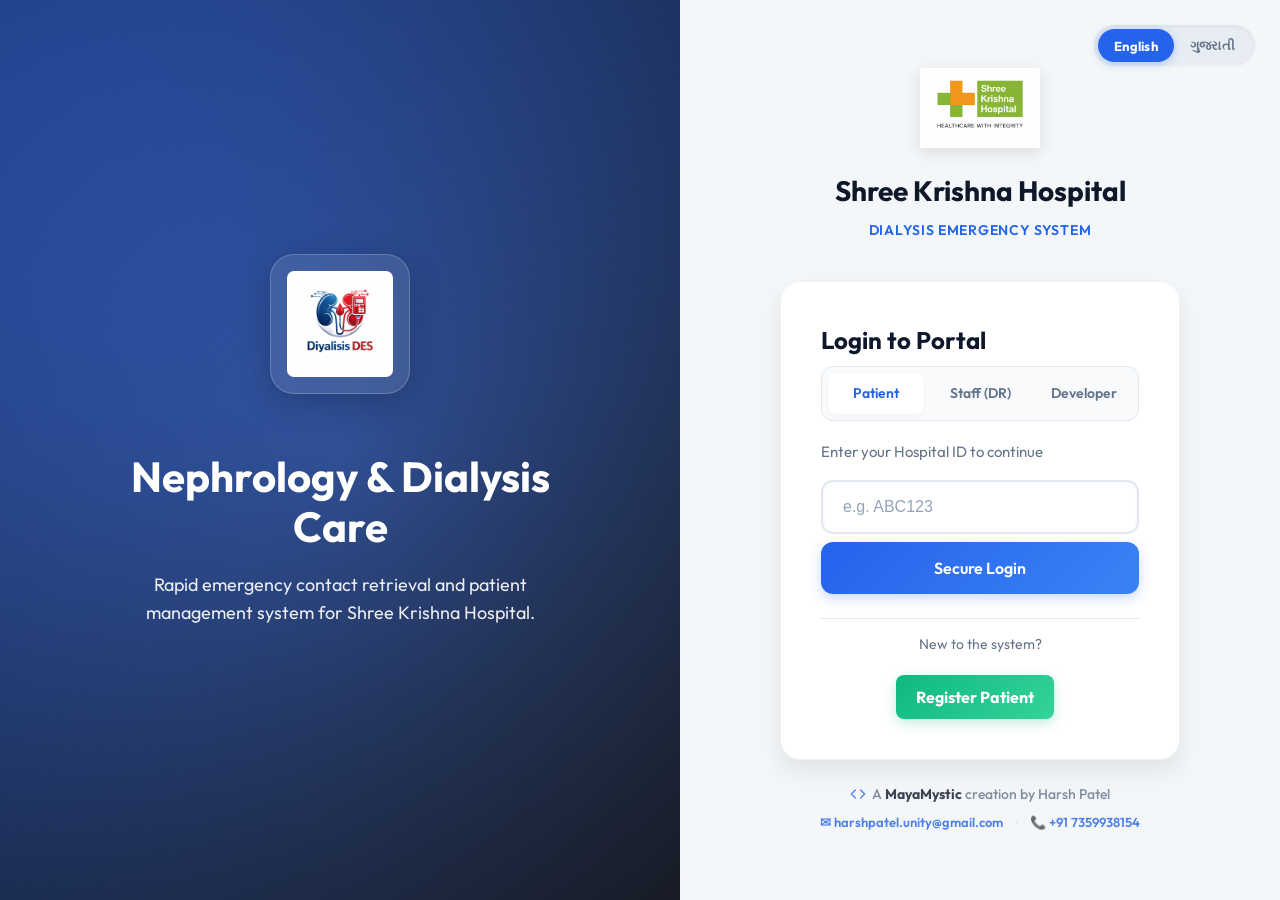
==== commit 4225f818: "DES_Update_V0.0.1" ====
--- a/index.html
+++ b/index.html
@@ -18,7 +18,7 @@
 <!-- LEFT SIDE: THEME BANNER -->
 <div class="login-banner">
   <div class="banner-content">
-    <img src="images/kidney.png" alt="Kidney Icon" class="banner-icon">
+    <img src="images/DESLogo_2.png" alt="Diyalisis DES Logo" class="banner-icon">
     <h1 data-i18n="banner_h1">Nephrology & Dialysis Care</h1>
     <p data-i18n="banner_p">Rapid emergency contact retrieval and patient management system for Shree Krishna Hospital.</p>
   </div>
@@ -54,7 +54,8 @@
 
     <input 
       id="hospitalId" 
-      placeholder="e.g. 26051B"
+      placeholder="e.g. ABC123"
+      oninput="this.value = this.value.toUpperCase().replace(/\s/g, '')"
     >
 
     <button onclick="login()" class="primary-btn" data-i18n="btn_login">
--- a/style.css
+++ b/style.css
@@ -127,9 +127,9 @@
 }
 
 .lang-btn.active {
-  background: white;
-  color: var(--primary);
-  box-shadow: 0 2px 8px rgba(0,0,0,0.1);
+  background: var(--primary);
+  color: white;
+  box-shadow: 0 2px 8px rgba(37, 99, 235, 0.3);
 }
 
 .container {
@@ -631,11 +631,11 @@
 }
 
 .banner-icon {
-  width: 80px;
-  height: 80px;
+  width: 140px;
+  height: 140px;
   background: rgba(255, 255, 255, 0.1);
   padding: 16px;
-  border-radius: 20px;
+  border-radius: 24px;
   backdrop-filter: blur(10px);
   margin-bottom: 24px;
   box-shadow: 0 8px 32px rgba(0,0,0,0.2);
@@ -767,11 +767,11 @@
 ========================= */
 
 .section-icon {
-  width: 56px;
-  height: 56px;
+  width: 130px;
+  height: 130px;
   background: white;
-  padding: 12px;
-  border-radius: 16px;
+  padding: 14px;
+  border-radius: 22px;
   box-shadow: var(--shadow-md);
   margin-bottom: 16px;
 }
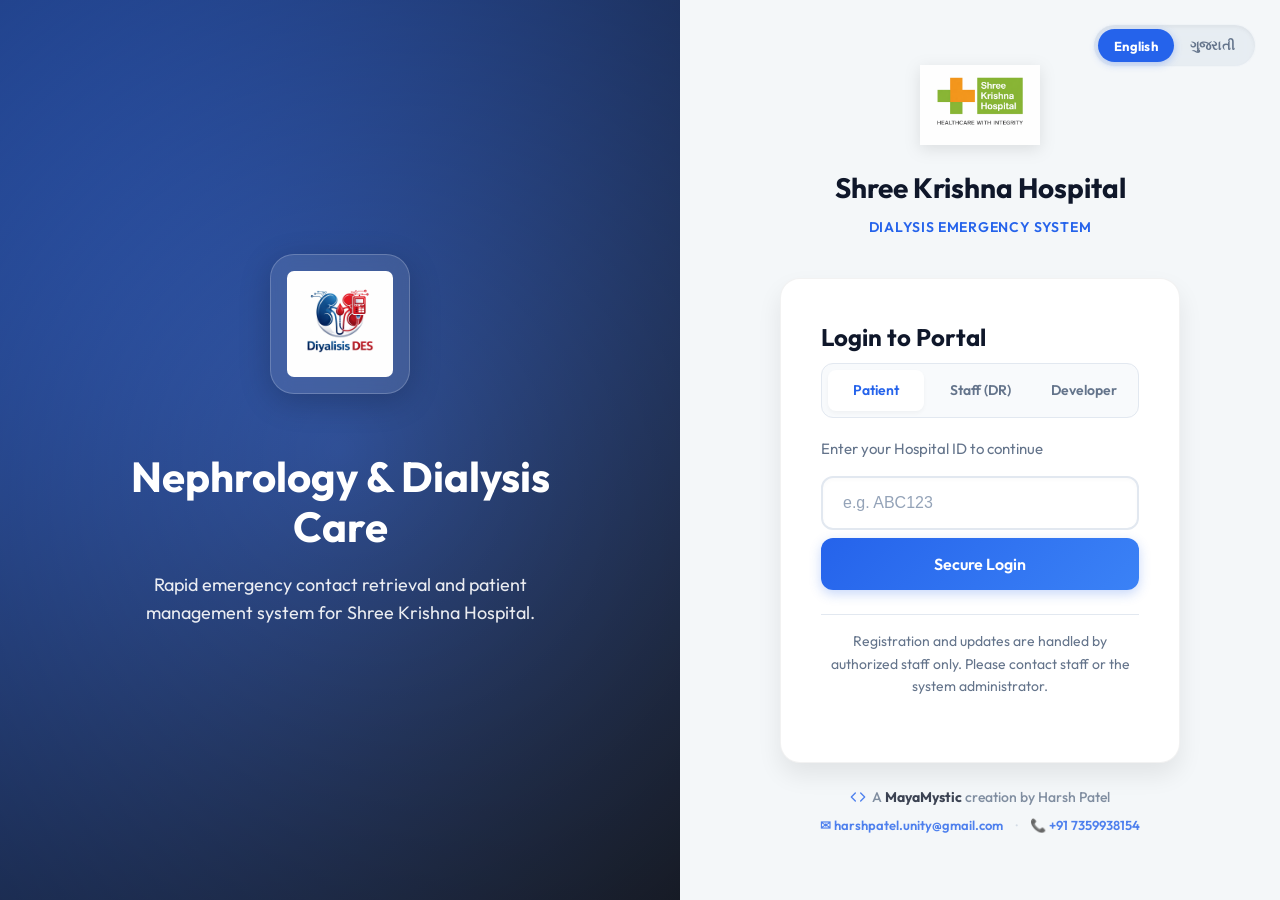
==== commit eb2499a4: "DES_Update_V0.1.2" ====
--- a/index.html
+++ b/index.html
@@ -65,8 +65,10 @@
     <p id="message"></p>
 
     <div style="margin-top: 15px; text-align: center; border-top: 1px solid #e2e8f0; padding-top: 15px;">
-      <p style="font-size: 14px; color: var(--text-muted); margin-bottom: 10px;" data-i18n="new_here">New to the system?</p>
-      <a href="register-edit.html" class="register-btn" data-i18n="register_patient" style="display:inline-block; text-decoration:none; background-color:var(--primary); color:white; padding:10px 20px; border-radius:var(--radius-sm); font-weight:bold;">Register Patient</a>
+      <p style="font-size: 14px; color: var(--text-muted); line-height: 1.6;" data-i18n="login_instruction">
+        Registration and updates are handled by authorized staff only.<br>
+        Please contact staff or the system administrator.
+      </p>
     </div>
   </div>
 
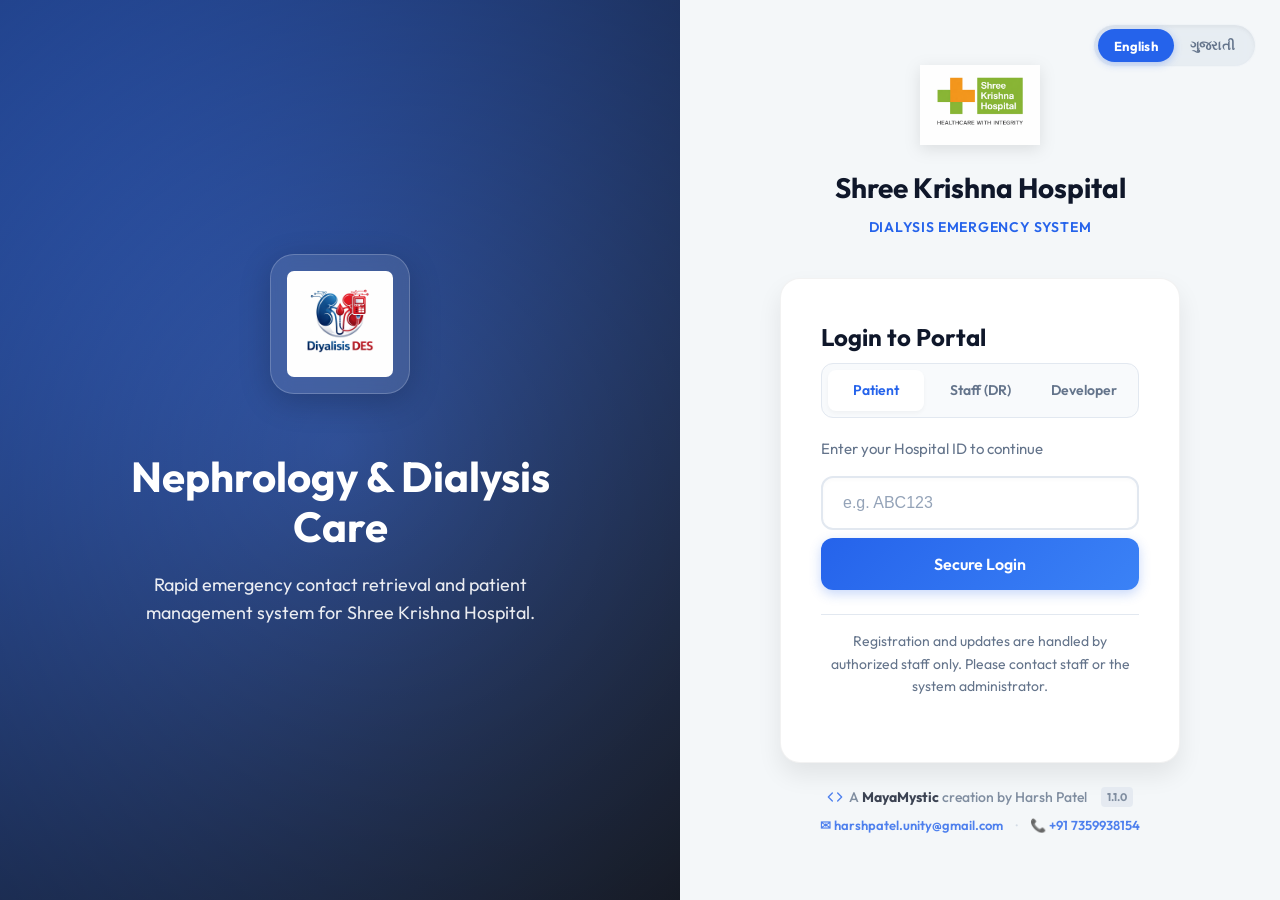
==== commit 5a116b53: "DES_Update_V1.1.0" ====
--- a/index.html
+++ b/index.html
@@ -5,6 +5,7 @@
 <meta charset="UTF-8">
 <title data-i18n="title_login">Dialysis Emergency Login</title>
 <link rel="stylesheet" href="style.css">
+<link rel="icon" type="image/png" href="images/favicon_big.png">
 </head>
 
 <div class="login-page-wrapper">
@@ -79,6 +80,7 @@
         <polyline points="8 6 2 12 8 18"></polyline>
       </svg>
       <span data-i18n="dev_sig">A <strong>MayaMystic</strong> creation by Harsh Patel</span>
+      <span id="app-version" style="font-size: 11px; color: var(--text-muted); padding: 2px 6px; background: #e2e8f0; border-radius: 4px; margin-left: 8px; font-weight: 700;"></span>
     </div>
     <div class="dev-contact">
       <a href="mailto:harshpatel.unity@gmail.com" title="Email Developer">✉ harshpatel.unity@gmail.com</a>
